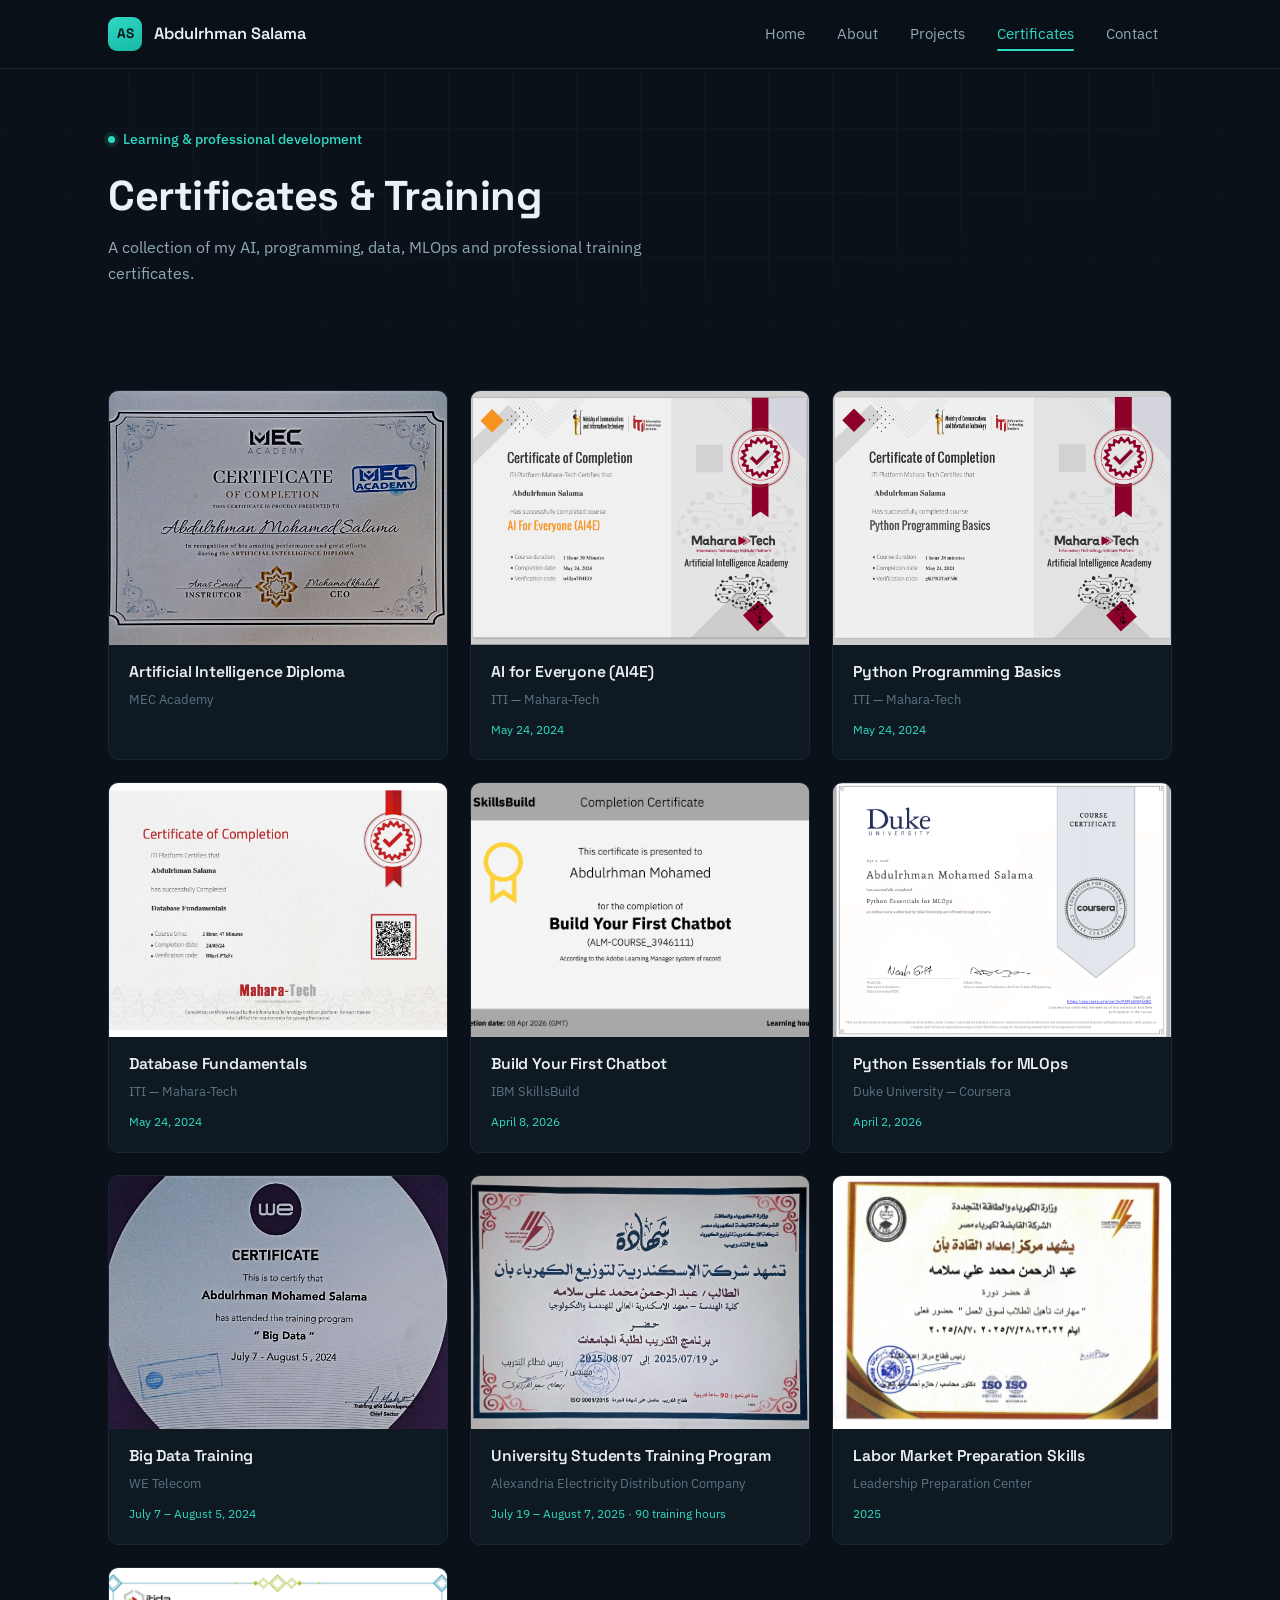
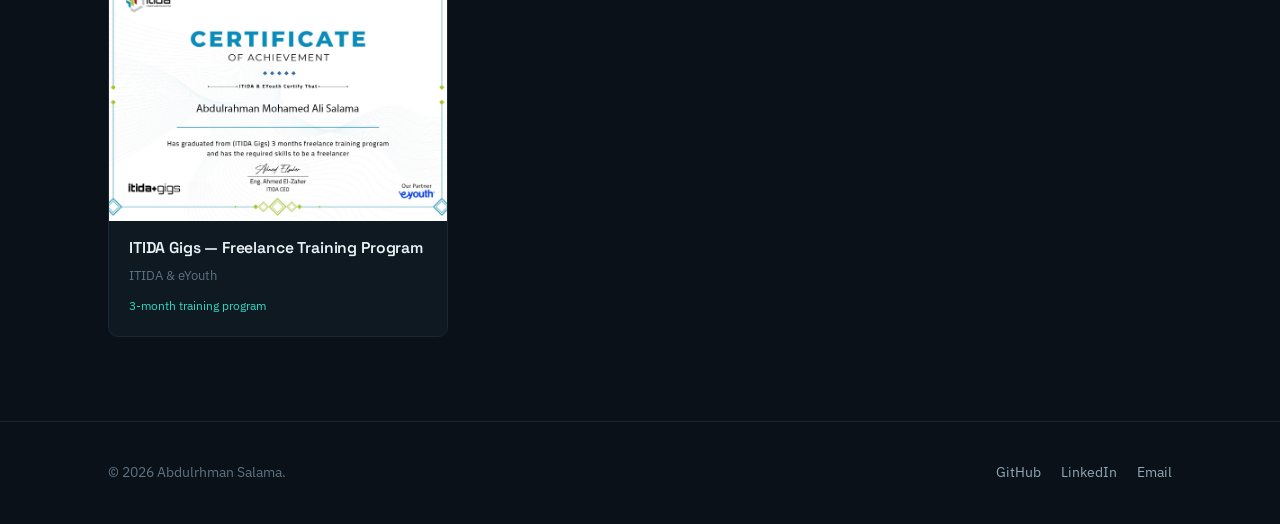
==== certificates.html @ 5b31c818 "Add files via upload" ====
<!DOCTYPE html>
<html lang="en">
<head>
    <meta charset="UTF-8" />
    <meta name="viewport" content="width=device-width, initial-scale=1.0" />
    <title>Certificates — Abdulrhman Salama</title>
    <meta name="description" content="Certificates and professional training completed by Abdulrhman Salama." />
    <link rel="preconnect" href="https://fonts.googleapis.com">
    <link href="https://fonts.googleapis.com/css2?family=Space+Grotesk:wght@500;600;700&family=IBM+Plex+Sans:wght@400;500;600&display=swap" rel="stylesheet">
    <link rel="stylesheet" href="style.css" />
</head>

<body>
<header class="nav">
    <div class="nav-inner">
        <a href="index.html" class="nav-brand">
            <span class="nav-mark">AS</span>
            Abdulrhman Salama
        </a>

        <nav class="nav-links">
            <a href="index.html">Home</a>
            <a href="about.html">About</a>
            <a href="projects.html">Projects</a>
            <a href="certificates.html">Certificates</a>
            <a href="contact.html">Contact</a>
        </nav>

        <button class="nav-toggle" aria-label="Toggle menu" aria-expanded="false">
            <svg width="18" height="18" viewBox="0 0 18 18" fill="none">
                <path d="M2 4.5H16M2 9H16M2 13.5H16" stroke="currentColor" stroke-width="1.6" stroke-linecap="round"/>
            </svg>
        </button>
    </div>
</header>

<main>
    <section class="page-intro">
        <div class="container reveal">
            <span class="eyebrow"><span class="dot"></span>Learning &amp; professional development</span>
            <h1>Certificates &amp; Training</h1>
            <p>
                A collection of my AI, programming, data, MLOps and professional training certificates.
            </p>
        </div>
    </section>

    <section>
        <div class="container">
            <div class="cert-grid">

                <article class="cert-card reveal">
                    <div class="cert-thumb">
                        <img src="images/certificates/mec-artificial-intelligence-diploma.jpg"
                             alt="MEC Academy Artificial Intelligence Diploma certificate">
                    </div>
                    <div class="cert-body">
                        <h4>Artificial Intelligence Diploma</h4>
                        <span class="issuer">MEC Academy</span>
                    </div>
                </article>

                <article class="cert-card reveal">
                    <div class="cert-thumb">
                        <img src="images/certificates/ai-for-everyone.png"
                             alt="AI for Everyone certificate">
                    </div>
                    <div class="cert-body">
                        <h4>AI for Everyone (AI4E)</h4>
                        <span class="issuer">ITI — Mahara-Tech</span>
                        <span class="date">May 24, 2024</span>
                    </div>
                </article>

                <article class="cert-card reveal">
                    <div class="cert-thumb">
                        <img src="images/certificates/python-programming-basics.png"
                             alt="Python Programming Basics certificate">
                    </div>
                    <div class="cert-body">
                        <h4>Python Programming Basics</h4>
                        <span class="issuer">ITI — Mahara-Tech</span>
                        <span class="date">May 24, 2024</span>
                    </div>
                </article>

                <article class="cert-card reveal">
                    <div class="cert-thumb">
                        <img src="images/certificates/database-fundamentals.png"
                             alt="Database Fundamentals certificate">
                    </div>
                    <div class="cert-body">
                        <h4>Database Fundamentals</h4>
                        <span class="issuer">ITI — Mahara-Tech</span>
                        <span class="date">May 24, 2024</span>
                    </div>
                </article>

                <article class="cert-card reveal">
                    <div class="cert-thumb">
                        <img src="images/certificates/ibm-build-your-first-chatbot.png"
                             alt="IBM SkillsBuild Build Your First Chatbot certificate">
                    </div>
                    <div class="cert-body">
                        <h4>Build Your First Chatbot</h4>
                        <span class="issuer">IBM SkillsBuild</span>
                        <span class="date">April 8, 2026</span>
                    </div>
                </article>

                <article class="cert-card reveal">
                    <div class="cert-thumb">
                        <img src="images/certificates/coursera-python-essentials-for-mlops.png"
                             alt="Python Essentials for MLOps certificate from Duke University on Coursera">
                    </div>
                    <div class="cert-body">
                        <h4>Python Essentials for MLOps</h4>
                        <span class="issuer">Duke University — Coursera</span>
                        <span class="date">April 2, 2026</span>
                    </div>
                </article>

                <article class="cert-card reveal">
                    <div class="cert-thumb">
                        <img src="images/certificates/we-big-data-training.jpg"
                             alt="WE Telecom Big Data training certificate">
                    </div>
                    <div class="cert-body">
                        <h4>Big Data Training</h4>
                        <span class="issuer">WE Telecom</span>
                        <span class="date">July 7 – August 5, 2024</span>
                    </div>
                </article>

                <article class="cert-card reveal">
                    <div class="cert-thumb">
                        <img src="images/certificates/alexandria-electricity-training.jpg"
                             alt="Alexandria Electricity Distribution Company training certificate">
                    </div>
                    <div class="cert-body">
                        <h4>University Students Training Program</h4>
                        <span class="issuer">Alexandria Electricity Distribution Company</span>
                        <span class="date">July 19 – August 7, 2025 · 90 training hours</span>
                    </div>
                </article>

                <article class="cert-card reveal">
                    <div class="cert-thumb">
                        <img src="images/certificates/labor-market-preparation-skills.jpg"
                             alt="Labor Market Preparation Skills certificate">
                    </div>
                    <div class="cert-body">
                        <h4>Labor Market Preparation Skills</h4>
                        <span class="issuer">Leadership Preparation Center</span>
                        <span class="date">2025</span>
                    </div>
                </article>

                <article class="cert-card reveal">
                    <div class="cert-thumb">
                        <img src="images/certificates/itida-gigs.png"
                             alt="ITIDA Gigs freelance training certificate">
                    </div>
                    <div class="cert-body">
                        <h4>ITIDA Gigs — Freelance Training Program</h4>
                        <span class="issuer">ITIDA &amp; eYouth</span>
                        <span class="date">3-month training program</span>
                    </div>
                </article>

            </div>
        </div>
    </section>
</main>

<footer class="site-footer">
    <div class="container footer-inner">
        <p>&copy; <span id="year"></span> Abdulrhman Salama.</p>
        <div class="footer-links">
            <a href="https://github.com/abdulrhmansalama" target="_blank" rel="noopener">GitHub</a>
            <a href="https://www.linkedin.com/in/abdulrhman-mohamed-salama/" target="_blank" rel="noopener">LinkedIn</a>
            <a href="mailto:abdulrhman.m.salama@gmail.com">Email</a>
        </div>
    </div>
</footer>

<script src="script.js"></script>
</body>
</html>
---- style.css ----
/* =========================================================
   Abdulrhman Salama — Portfolio
   Design tokens
   ========================================================= */
:root {
  --bg: #0a1118;
  --bg-alt: #0f1922;
  --bg-elevated: #142130;
  --border: #223142;
  --border-soft: #1a2634;
  --text: #eaf2f5;
  --text-muted: #90a7b5;
  --text-faint: #5c7383;
  --accent: #2fd9c4;
  --accent-strong: #17b8a5;
  --accent-soft: rgba(47, 217, 196, 0.12);
  --accent-line: rgba(47, 217, 196, 0.28);

  --font-head: "Space Grotesk", "Segoe UI", sans-serif;
  --font-body: "IBM Plex Sans", "Segoe UI", sans-serif;

  --maxw: 1120px;
  --radius-sm: 6px;
  --radius-md: 10px;
  --radius-lg: 16px;
}

/* =========================================================
   Reset
   ========================================================= */
* { box-sizing: border-box; margin: 0; padding: 0; }

html {
  scroll-behavior: smooth;
}

@media (prefers-reduced-motion: reduce) {
  html { scroll-behavior: auto; }
  *, *::before, *::after {
    animation-duration: 0.001ms !important;
    animation-iteration-count: 1 !important;
    transition-duration: 0.001ms !important;
  }
}

body {
  background: var(--bg);
  color: var(--text);
  font-family: var(--font-body);
  font-size: 16px;
  line-height: 1.6;
  -webkit-font-smoothing: antialiased;
  overflow-x: hidden;
}

img { max-width: 100%; display: block; }

a {
  color: inherit;
  text-decoration: none;
}

ul { list-style: none; }

button, input, textarea {
  font-family: inherit;
  font-size: inherit;
  color: inherit;
}

h1, h2, h3, h4 {
  font-family: var(--font-head);
  font-weight: 600;
  line-height: 1.15;
  letter-spacing: -0.01em;
}

h1 { font-size: clamp(2.4rem, 5vw, 3.6rem); font-weight: 700; }
h2 { font-size: clamp(1.7rem, 3vw, 2.3rem); }
h3 { font-size: 1.25rem; }

p { color: var(--text-muted); max-width: 62ch; }

.container {
  max-width: var(--maxw);
  margin: 0 auto;
  padding: 0 28px;
}

:focus-visible {
  outline: 2px solid var(--accent);
  outline-offset: 3px;
  border-radius: 4px;
}

/* =========================================================
   Background grid texture (very subtle, whole site)
   ========================================================= */
body::before {
  content: "";
  position: fixed;
  inset: 0;
  z-index: -2;
  background-image:
    linear-gradient(var(--border-soft) 1px, transparent 1px),
    linear-gradient(90deg, var(--border-soft) 1px, transparent 1px);
  background-size: 64px 64px;
  opacity: 0.35;
  mask-image: radial-gradient(ellipse 80% 60% at 50% 0%, black 40%, transparent 90%);
}

/* =========================================================
   Navbar
   ========================================================= */
.nav {
  position: sticky;
  top: 0;
  z-index: 100;
  background: rgba(10, 17, 24, 0.72);
  backdrop-filter: blur(14px) saturate(140%);
  -webkit-backdrop-filter: blur(14px) saturate(140%);
  border-bottom: 1px solid var(--border-soft);
}

.nav-inner {
  max-width: var(--maxw);
  margin: 0 auto;
  padding: 0 28px;
  height: 68px;
  display: flex;
  align-items: center;
  justify-content: space-between;
}

.nav-brand {
  display: flex;
  align-items: center;
  gap: 12px;
  font-family: var(--font-head);
  font-weight: 600;
  font-size: 1.02rem;
}

.nav-mark {
  width: 34px;
  height: 34px;
  border-radius: 9px;
  background: linear-gradient(155deg, var(--accent) 0%, var(--accent-strong) 100%);
  color: #06171a;
  display: flex;
  align-items: center;
  justify-content: center;
  font-weight: 700;
  font-size: 0.85rem;
  flex-shrink: 0;
}

.nav-links {
  display: flex;
  gap: 4px;
  align-items: center;
}

.nav-links a {
  padding: 8px 14px;
  border-radius: var(--radius-sm);
  font-size: 0.92rem;
  color: var(--text-muted);
  transition: color 0.18s ease, background 0.18s ease;
  position: relative;
}

.nav-links a:hover { color: var(--text); background: var(--bg-elevated); }

.nav-links a.active {
  color: var(--accent);
}

.nav-links a.active::after {
  content: "";
  position: absolute;
  left: 14px;
  right: 14px;
  bottom: 3px;
  height: 2px;
  background: var(--accent);
  border-radius: 2px;
}

.nav-toggle {
  display: none;
  background: none;
  border: 1px solid var(--border);
  border-radius: var(--radius-sm);
  width: 40px;
  height: 40px;
  cursor: pointer;
  color: var(--text);
  align-items: center;
  justify-content: center;
}

@media (max-width: 760px) {
  .nav-toggle { display: flex; }
  .nav-links {
    position: absolute;
    top: 68px;
    left: 0;
    right: 0;
    flex-direction: column;
    background: var(--bg-alt);
    border-bottom: 1px solid var(--border-soft);
    padding: 10px 16px 18px;
    gap: 2px;
    display: none;
  }
  .nav-links.open { display: flex; }
  .nav-links a { width: 100%; padding: 12px 14px; }
}

/* =========================================================
   Buttons
   ========================================================= */
.btn {
  display: inline-flex;
  align-items: center;
  gap: 8px;
  padding: 12px 22px;
  border-radius: var(--radius-sm);
  font-size: 0.94rem;
  font-weight: 500;
  cursor: pointer;
  border: 1px solid transparent;
  transition: transform 0.16s ease, background 0.16s ease, border-color 0.16s ease, box-shadow 0.16s ease;
}

.btn-primary {
  background: var(--accent);
  color: #06171a;
}
.btn-primary:hover {
  background: var(--accent-strong);
  box-shadow: 0 0 0 4px var(--accent-soft);
}

.btn-ghost {
  border-color: var(--border);
  color: var(--text);
  background: transparent;
}
.btn-ghost:hover {
  border-color: var(--accent-line);
  color: var(--accent);
}

.btn-row { display: flex; gap: 14px; flex-wrap: wrap; }

/* =========================================================
   Hero (home page)
   ========================================================= */
.hero {
  position: relative;
  padding: 88px 0 96px;
  overflow: hidden;
}

#hero-canvas {
  position: absolute;
  inset: 0;
  z-index: 0;
  opacity: 0.55;
}

.hero-inner {
  position: relative;
  z-index: 1;
  max-width: 720px;
}

.eyebrow {
  display: inline-flex;
  align-items: center;
  gap: 8px;
  color: var(--accent);
  font-size: 0.85rem;
  font-weight: 500;
  margin-bottom: 22px;
}

.eyebrow .dot {
  width: 7px;
  height: 7px;
  border-radius: 50%;
  background: var(--accent);
  box-shadow: 0 0 0 4px var(--accent-soft);
}

.hero h1 { margin-bottom: 18px; }
.hero .lead {
  font-size: 1.12rem;
  max-width: 56ch;
  margin-bottom: 34px;
}

.hero-meta {
  margin-top: 46px;
  display: flex;
  gap: 32px;
  flex-wrap: wrap;
}

.hero-meta div { display: flex; flex-direction: column; gap: 2px; }
.hero-meta strong { font-family: var(--font-head); font-size: 1.4rem; color: var(--text); }
.hero-meta span { font-size: 0.82rem; color: var(--text-faint); }

/* =========================================================
   Sections (generic)
   ========================================================= */
section { padding: 84px 0; }
.section-alt { background: var(--bg-alt); border-top: 1px solid var(--border-soft); border-bottom: 1px solid var(--border-soft); }

.section-head { max-width: 620px; margin-bottom: 48px; }
.section-head h2 { margin-bottom: 12px; }

/* Focus intro row for home (What I work in) */
.focus-grid {
  display: grid;
  grid-template-columns: repeat(3, 1fr);
  gap: 1px;
  background: var(--border-soft);
  border: 1px solid var(--border-soft);
  border-radius: var(--radius-lg);
  overflow: hidden;
}

.focus-item {
  background: var(--bg-alt);
  padding: 30px 26px;
}

.focus-item .icon {
  width: 38px;
  height: 38px;
  border-radius: 9px;
  background: var(--accent-soft);
  color: var(--accent);
  display: flex;
  align-items: center;
  justify-content: center;
  margin-bottom: 18px;
}

.focus-item h3 { margin-bottom: 8px; }
.focus-item p { font-size: 0.93rem; }

@media (max-width: 760px) {
  .focus-grid { grid-template-columns: 1fr; }
}

/* =========================================================
   Skills strip
   ========================================================= */
.tag-row { display: flex; flex-wrap: wrap; gap: 10px; }

.tag {
  padding: 7px 14px;
  border: 1px solid var(--border);
  border-radius: 100px;
  font-size: 0.85rem;
  color: var(--text-muted);
  background: var(--bg-alt);
  transition: border-color 0.15s ease, color 0.15s ease;
}
.tag:hover { border-color: var(--accent-line); color: var(--accent); }

/* =========================================================
   Featured project teaser (home)
   ========================================================= */
.teaser-card {
  display: grid;
  grid-template-columns: 1fr 1fr;
  gap: 0;
  border: 1px solid var(--border);
  border-radius: var(--radius-lg);
  overflow: hidden;
  background: var(--bg-alt);
}

.teaser-media {
  background: var(--bg-elevated);
  min-height: 260px;
  position: relative;
  overflow: hidden;
}
.teaser-media img { width: 100%; height: 100%; object-fit: cover; }

.teaser-body { padding: 40px; display: flex; flex-direction: column; justify-content: center; }
.teaser-body .kicker { color: var(--accent); font-size: 0.85rem; margin-bottom: 10px; }
.teaser-body h3 { font-size: 1.5rem; margin-bottom: 12px; }
.teaser-body p { margin-bottom: 22px; }

@media (max-width: 760px) {
  .teaser-card { grid-template-columns: 1fr; }
  .teaser-media { min-height: 200px; }
}

/* =========================================================
   Footer
   ========================================================= */
.site-footer {
  border-top: 1px solid var(--border-soft);
  padding: 40px 0;
}
.footer-inner {
  display: flex;
  justify-content: space-between;
  align-items: center;
  flex-wrap: wrap;
  gap: 16px;
}
.footer-inner p { font-size: 0.85rem; color: var(--text-faint); }
.footer-links { display: flex; gap: 20px; }
.footer-links a { font-size: 0.85rem; color: var(--text-muted); transition: color 0.15s ease; }
.footer-links a:hover { color: var(--accent); }

/* =========================================================
   About page
   ========================================================= */
.about-layout {
  display: grid;
  grid-template-columns: 300px 1fr;
  gap: 64px;
  align-items: start;
}

.about-side { position: sticky; top: 92px; }

.avatar-frame {
  width: 100%;
  aspect-ratio: 1 / 1;
  border-radius: var(--radius-lg);
  overflow: hidden;
  border: 1px solid var(--border);
  background: var(--bg-elevated);
  margin-bottom: 20px;
}
.avatar-frame img { width: 100%; height: 100%; object-fit: cover; }

.side-facts { border: 1px solid var(--border-soft); border-radius: var(--radius-md); padding: 18px 20px; background: var(--bg-alt); }
.side-facts li { display: flex; justify-content: space-between; gap: 10px; padding: 9px 0; border-bottom: 1px solid var(--border-soft); font-size: 0.86rem; }
.side-facts li:last-child { border-bottom: none; }
.side-facts li span:first-child { color: var(--text-faint); }
.side-facts li span:last-child { color: var(--text); text-align: right; }

.about-main h2 { margin-bottom: 16px; }
.about-main > p { margin-bottom: 20px; }

.subhead {
  font-family: var(--font-head);
  font-size: 1.1rem;
  margin: 46px 0 22px;
  padding-bottom: 12px;
  border-bottom: 1px solid var(--border-soft);
}
.about-main section:first-of-type .subhead { margin-top: 0; }

.skill-groups { display: grid; grid-template-columns: 1fr 1fr; gap: 26px; }
.skill-group h4 { font-size: 0.85rem; color: var(--text-faint); font-weight: 500; margin-bottom: 10px; }

/* Timeline (experience — genuinely chronological) */
.timeline { position: relative; padding-left: 26px; }
.timeline::before {
  content: "";
  position: absolute;
  left: 5px;
  top: 6px;
  bottom: 6px;
  width: 1px;
  background: var(--border);
}

.timeline-item { position: relative; padding-bottom: 34px; }
.timeline-item:last-child { padding-bottom: 0; }
.timeline-item::before {
  content: "";
  position: absolute;
  left: -26px;
  top: 5px;
  width: 11px;
  height: 11px;
  border-radius: 50%;
  background: var(--bg);
  border: 2px solid var(--accent);
}

.timeline-item .date { font-size: 0.8rem; color: var(--accent); margin-bottom: 5px; display: block; }
.timeline-item h4 { font-size: 1rem; margin-bottom: 3px; }
.timeline-item .org { font-size: 0.86rem; color: var(--text-faint); margin-bottom: 10px; display: block; }
.timeline-item ul { padding-left: 18px; list-style: disc; }
.timeline-item ul li { font-size: 0.88rem; color: var(--text-muted); margin-bottom: 4px; }

.edu-card {
  border: 1px solid var(--border-soft);
  border-radius: var(--radius-md);
  padding: 22px 24px;
  background: var(--bg-alt);
  display: flex;
  justify-content: space-between;
  align-items: center;
  gap: 20px;
  flex-wrap: wrap;
}
.edu-card h4 { margin-bottom: 4px; }
.edu-card span { font-size: 0.85rem; color: var(--text-faint); }

@media (max-width: 860px) {
  .about-layout { grid-template-columns: 1fr; }
  .about-side { position: static; max-width: 260px; }
  .skill-groups { grid-template-columns: 1fr; }
}

/* =========================================================
   Projects page
   ========================================================= */
.project-block {
  display: grid;
  grid-template-columns: 1fr 1fr;
  gap: 56px;
  align-items: center;
  padding: 56px 0;
  border-bottom: 1px solid var(--border-soft);
}
.project-block:first-child { padding-top: 0; }
.project-block:last-child { border-bottom: none; padding-bottom: 0; }
.project-block.reverse .project-media { order: 2; }
.project-block.reverse .project-copy { order: 1; }

.project-media {
  border-radius: var(--radius-lg);
  overflow: hidden;
  border: 1px solid var(--border);
  background: var(--bg-elevated);
  aspect-ratio: 4 / 3;
}
.project-media img { width: 100%; height: 100%; object-fit: cover; }

.project-copy .kicker { color: var(--accent); font-size: 0.85rem; margin-bottom: 10px; }
.project-copy h2 { margin-bottom: 16px; font-size: 1.7rem; }
.project-copy p { margin-bottom: 18px; }
.project-copy .tag-row { margin-bottom: 4px; }

@media (max-width: 800px) {
  .project-block, .project-block.reverse { grid-template-columns: 1fr; }
  .project-block.reverse .project-media,
  .project-block.reverse .project-copy { order: initial; }
}

/* =========================================================
   Certificates page
   ========================================================= */
.cert-grid {
  display: grid;
  grid-template-columns: repeat(3, 1fr);
  gap: 22px;
}

.cert-card {
  border: 1px solid var(--border-soft);
  border-radius: var(--radius-md);
  background: var(--bg-alt);
  overflow: hidden;
  transition: border-color 0.18s ease, transform 0.18s ease;
}
.cert-card:hover { border-color: var(--accent-line); transform: translateY(-3px); }

.cert-thumb {
  aspect-ratio: 4 / 3;
  background: var(--bg-elevated);
  display: flex;
  align-items: center;
  justify-content: center;
  overflow: hidden;
}
.cert-thumb img { width: 100%; height: 100%; object-fit: cover; }

.cert-body { padding: 18px 20px 20px; }
.cert-body h4 { font-size: 0.98rem; margin-bottom: 5px; }
.cert-body .issuer { font-size: 0.83rem; color: var(--text-faint); }
.cert-body .date { font-size: 0.78rem; color: var(--accent); margin-top: 8px; display: block; }

@media (max-width: 860px) {
  .cert-grid { grid-template-columns: repeat(2, 1fr); }
}
@media (max-width: 560px) {
  .cert-grid { grid-template-columns: 1fr; }
}

/* =========================================================
   Contact page
   ========================================================= */
.contact-layout {
  display: grid;
  grid-template-columns: 0.9fr 1.1fr;
  gap: 60px;
}

.contact-info-card {
  border: 1px solid var(--border-soft);
  border-radius: var(--radius-lg);
  background: var(--bg-alt);
  padding: 34px;
}
.contact-info-card h3 { margin-bottom: 10px; }
.contact-info-card > p { margin-bottom: 26px; font-size: 0.94rem; }

.contact-channel {
  display: flex;
  align-items: center;
  gap: 14px;
  padding: 14px 0;
  border-top: 1px solid var(--border-soft);
}
.contact-channel:first-of-type { border-top: none; }

.contact-channel .ic {
  width: 38px;
  height: 38px;
  border-radius: 9px;
  background: var(--accent-soft);
  color: var(--accent);
  display: flex;
  align-items: center;
  justify-content: center;
  flex-shrink: 0;
}
.contact-channel .label { font-size: 0.78rem; color: var(--text-faint); }
.contact-channel .value { font-size: 0.92rem; color: var(--text); }
.contact-channel a.value:hover { color: var(--accent); }

.form-card {
  border: 1px solid var(--border-soft);
  border-radius: var(--radius-lg);
  background: var(--bg-alt);
  padding: 34px;
}

.field { margin-bottom: 20px; }
.field label { display: block; font-size: 0.85rem; color: var(--text-muted); margin-bottom: 8px; }
.field input, .field textarea {
  width: 100%;
  padding: 12px 14px;
  background: var(--bg);
  border: 1px solid var(--border);
  border-radius: var(--radius-sm);
  color: var(--text);
  transition: border-color 0.15s ease;
}
.field input:focus, .field textarea:focus {
  border-color: var(--accent);
  outline: none;
}
.field textarea { resize: vertical; min-height: 130px; }

.form-note { font-size: 0.8rem; color: var(--text-faint); margin-top: 14px; }

@media (max-width: 860px) {
  .contact-layout { grid-template-columns: 1fr; }
}

/* =========================================================
   Reveal-on-scroll (single restrained pattern)
   ========================================================= */
.reveal {
  opacity: 0;
  transform: translateY(16px);
  transition: opacity 0.6s ease, transform 0.6s ease;
}
.reveal.is-visible {
  opacity: 1;
  transform: translateY(0);
}

/* Page intro (non-home pages) */
.page-intro { padding: 56px 0 20px; }
.page-intro h1 { font-size: clamp(2rem, 4vw, 2.6rem); margin-bottom: 14px; }
.page-intro p { font-size: 1.02rem; }
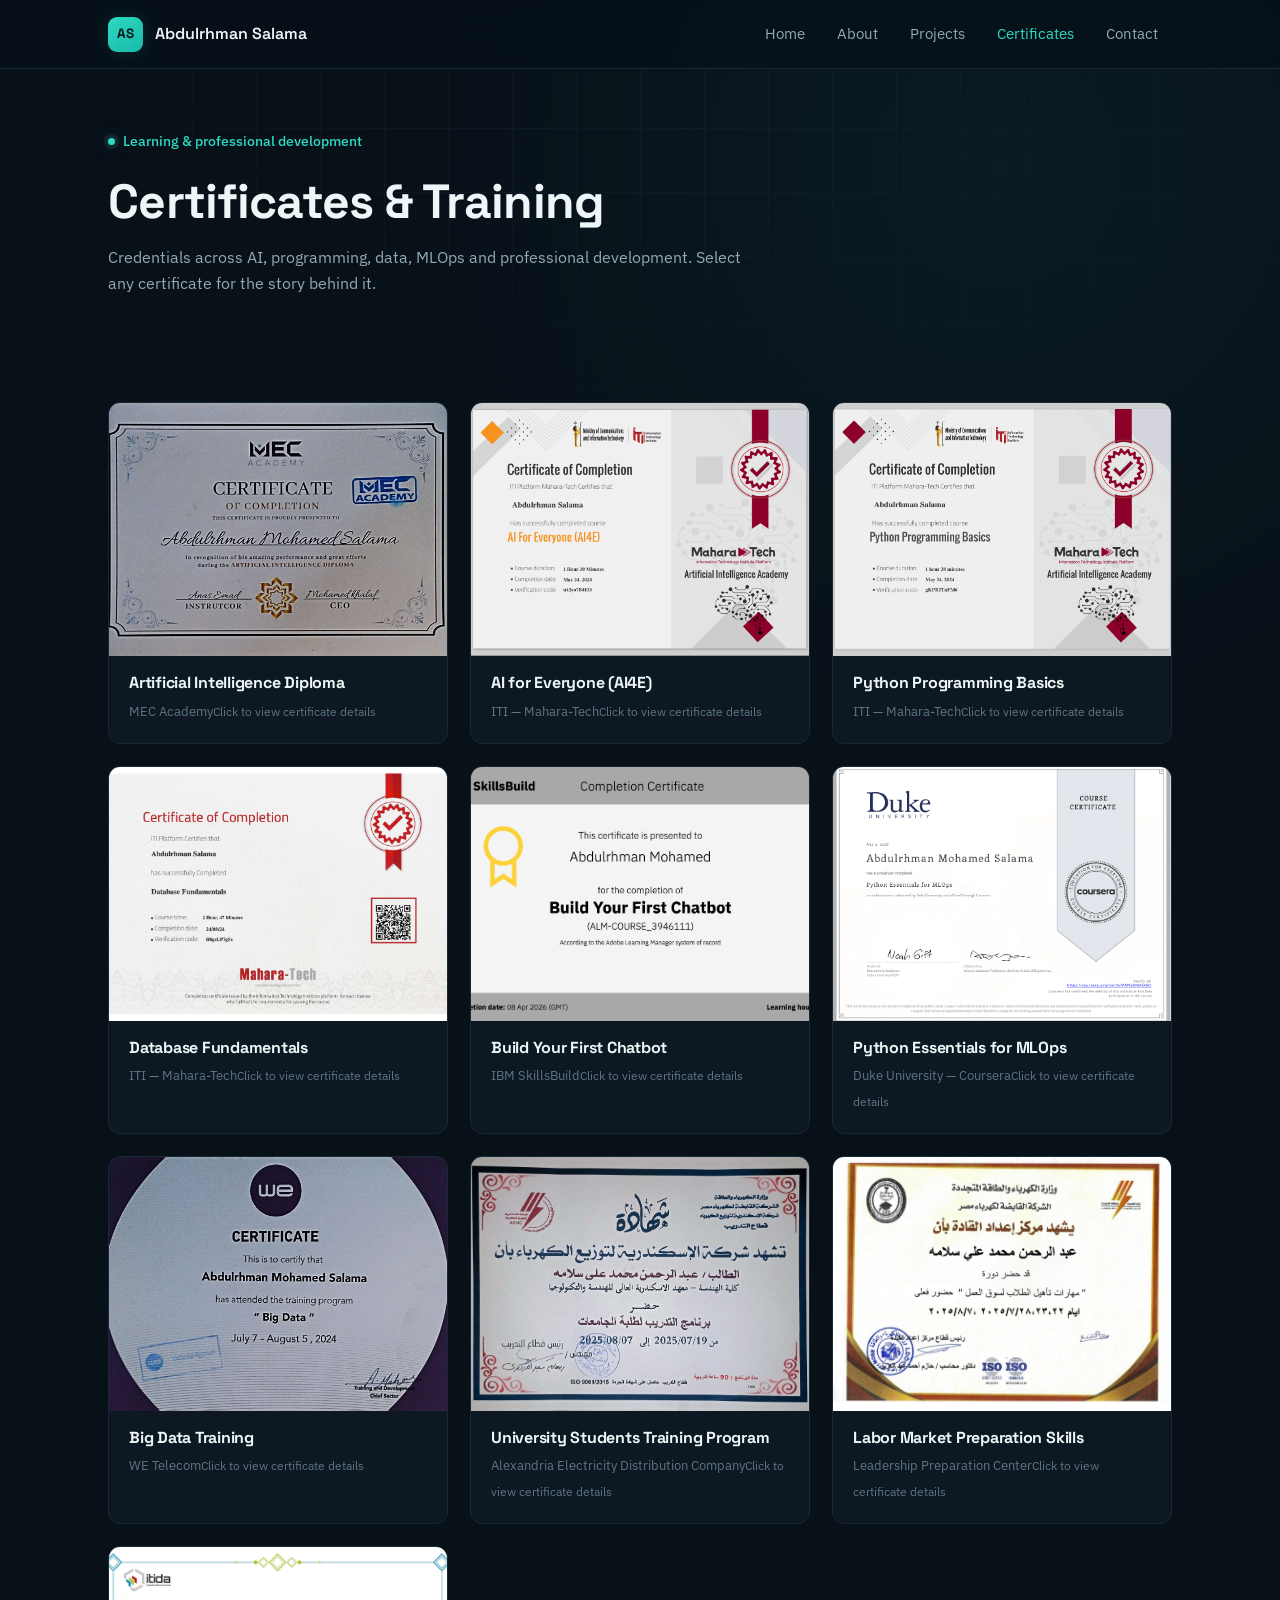
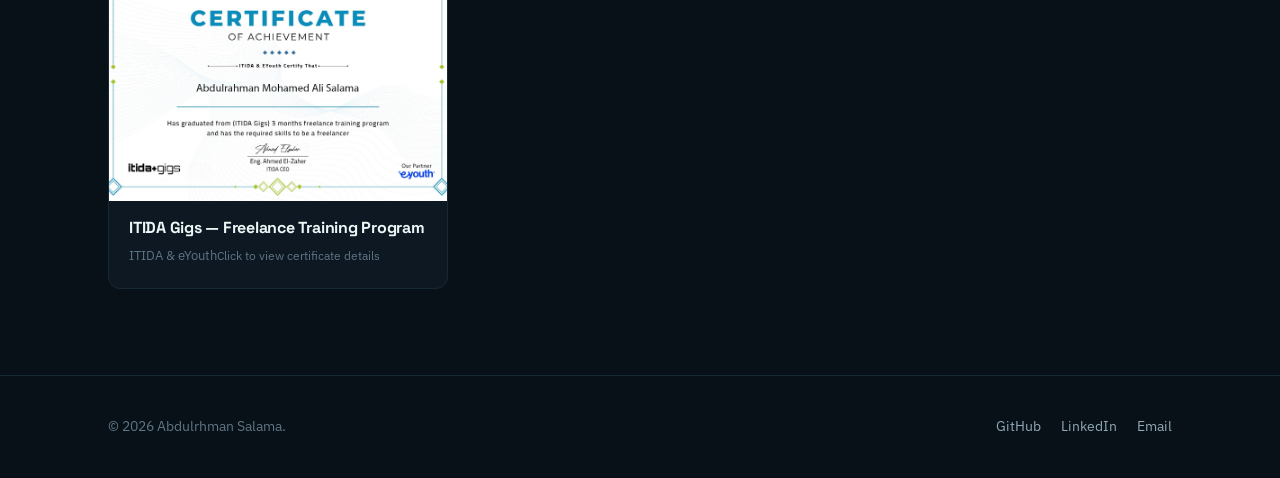
==== commit 120756b1: "Add files via upload" ====
--- a/certificates.html
+++ b/certificates.html
@@ -1,189 +1,60 @@
-<!DOCTYPE html>
-<html lang="en">
-<head>
-    <meta charset="UTF-8" />
-    <meta name="viewport" content="width=device-width, initial-scale=1.0" />
-    <title>Certificates — Abdulrhman Salama</title>
-    <meta name="description" content="Certificates and professional training completed by Abdulrhman Salama." />
-    <link rel="preconnect" href="https://fonts.googleapis.com">
-    <link href="https://fonts.googleapis.com/css2?family=Space+Grotesk:wght@500;600;700&family=IBM+Plex+Sans:wght@400;500;600&display=swap" rel="stylesheet">
-    <link rel="stylesheet" href="style.css" />
-</head>
-
-<body>
-<header class="nav">
-    <div class="nav-inner">
-        <a href="index.html" class="nav-brand">
-            <span class="nav-mark">AS</span>
-            Abdulrhman Salama
-        </a>
-
-        <nav class="nav-links">
-            <a href="index.html">Home</a>
-            <a href="about.html">About</a>
-            <a href="projects.html">Projects</a>
-            <a href="certificates.html">Certificates</a>
-            <a href="contact.html">Contact</a>
-        </nav>
-
-        <button class="nav-toggle" aria-label="Toggle menu" aria-expanded="false">
-            <svg width="18" height="18" viewBox="0 0 18 18" fill="none">
-                <path d="M2 4.5H16M2 9H16M2 13.5H16" stroke="currentColor" stroke-width="1.6" stroke-linecap="round"/>
-            </svg>
-        </button>
-    </div>
+<!doctype html><html lang="en"><head><meta charset="UTF-8"><meta name="viewport" content="width=device-width,initial-scale=1.0">
+<link rel="preconnect" href="https://fonts.googleapis.com">
+<link href="https://fonts.googleapis.com/css2?family=Space+Grotesk:wght@500;600;700&family=IBM+Plex+Sans:wght@400;500;600&display=swap" rel="stylesheet">
+<link rel="stylesheet" href="style.css"><title>Certificates — Abdulrhman Salama</title>
+<meta name="description" content="Certificates and professional training completed by Abdulrhman Salama."></head><body><header class="nav">
+  <div class="nav-inner">
+    <a href="index.html" class="nav-brand"><span class="nav-mark">AS</span>Abdulrhman Salama</a>
+    <nav class="nav-links">
+      <a href="index.html">Home</a><a href="about.html">About</a><a href="projects.html">Projects</a>
+      <a href="certificates.html">Certificates</a><a href="contact.html">Contact</a>
+    </nav>
+    <button class="nav-toggle" aria-label="Toggle menu" aria-expanded="false">
+      <svg width="18" height="18" viewBox="0 0 18 18" fill="none"><path d="M2 4.5H16M2 9H16M2 13.5H16" stroke="currentColor" stroke-width="1.6" stroke-linecap="round"/></svg>
+    </button>
+  </div>
 </header>
-
-<main>
-    <section class="page-intro">
-        <div class="container reveal">
-            <span class="eyebrow"><span class="dot"></span>Learning &amp; professional development</span>
-            <h1>Certificates &amp; Training</h1>
-            <p>
-                A collection of my AI, programming, data, MLOps and professional training certificates.
-            </p>
-        </div>
-    </section>
-
-    <section>
-        <div class="container">
-            <div class="cert-grid">
-
-                <article class="cert-card reveal">
-                    <div class="cert-thumb">
-                        <img src="images/certificates/mec-artificial-intelligence-diploma.jpg"
-                             alt="MEC Academy Artificial Intelligence Diploma certificate">
-                    </div>
-                    <div class="cert-body">
-                        <h4>Artificial Intelligence Diploma</h4>
-                        <span class="issuer">MEC Academy</span>
-                    </div>
-                </article>
-
-                <article class="cert-card reveal">
-                    <div class="cert-thumb">
-                        <img src="images/certificates/ai-for-everyone.png"
-                             alt="AI for Everyone certificate">
-                    </div>
-                    <div class="cert-body">
-                        <h4>AI for Everyone (AI4E)</h4>
-                        <span class="issuer">ITI — Mahara-Tech</span>
-                        <span class="date">May 24, 2024</span>
-                    </div>
-                </article>
-
-                <article class="cert-card reveal">
-                    <div class="cert-thumb">
-                        <img src="images/certificates/python-programming-basics.png"
-                             alt="Python Programming Basics certificate">
-                    </div>
-                    <div class="cert-body">
-                        <h4>Python Programming Basics</h4>
-                        <span class="issuer">ITI — Mahara-Tech</span>
-                        <span class="date">May 24, 2024</span>
-                    </div>
-                </article>
-
-                <article class="cert-card reveal">
-                    <div class="cert-thumb">
-                        <img src="images/certificates/database-fundamentals.png"
-                             alt="Database Fundamentals certificate">
-                    </div>
-                    <div class="cert-body">
-                        <h4>Database Fundamentals</h4>
-                        <span class="issuer">ITI — Mahara-Tech</span>
-                        <span class="date">May 24, 2024</span>
-                    </div>
-                </article>
-
-                <article class="cert-card reveal">
-                    <div class="cert-thumb">
-                        <img src="images/certificates/ibm-build-your-first-chatbot.png"
-                             alt="IBM SkillsBuild Build Your First Chatbot certificate">
-                    </div>
-                    <div class="cert-body">
-                        <h4>Build Your First Chatbot</h4>
-                        <span class="issuer">IBM SkillsBuild</span>
-                        <span class="date">April 8, 2026</span>
-                    </div>
-                </article>
-
-                <article class="cert-card reveal">
-                    <div class="cert-thumb">
-                        <img src="images/certificates/coursera-python-essentials-for-mlops.png"
-                             alt="Python Essentials for MLOps certificate from Duke University on Coursera">
-                    </div>
-                    <div class="cert-body">
-                        <h4>Python Essentials for MLOps</h4>
-                        <span class="issuer">Duke University — Coursera</span>
-                        <span class="date">April 2, 2026</span>
-                    </div>
-                </article>
-
-                <article class="cert-card reveal">
-                    <div class="cert-thumb">
-                        <img src="images/certificates/we-big-data-training.jpg"
-                             alt="WE Telecom Big Data training certificate">
-                    </div>
-                    <div class="cert-body">
-                        <h4>Big Data Training</h4>
-                        <span class="issuer">WE Telecom</span>
-                        <span class="date">July 7 – August 5, 2024</span>
-                    </div>
-                </article>
-
-                <article class="cert-card reveal">
-                    <div class="cert-thumb">
-                        <img src="images/certificates/alexandria-electricity-training.jpg"
-                             alt="Alexandria Electricity Distribution Company training certificate">
-                    </div>
-                    <div class="cert-body">
-                        <h4>University Students Training Program</h4>
-                        <span class="issuer">Alexandria Electricity Distribution Company</span>
-                        <span class="date">July 19 – August 7, 2025 · 90 training hours</span>
-                    </div>
-                </article>
-
-                <article class="cert-card reveal">
-                    <div class="cert-thumb">
-                        <img src="images/certificates/labor-market-preparation-skills.jpg"
-                             alt="Labor Market Preparation Skills certificate">
-                    </div>
-                    <div class="cert-body">
-                        <h4>Labor Market Preparation Skills</h4>
-                        <span class="issuer">Leadership Preparation Center</span>
-                        <span class="date">2025</span>
-                    </div>
-                </article>
-
-                <article class="cert-card reveal">
-                    <div class="cert-thumb">
-                        <img src="images/certificates/itida-gigs.png"
-                             alt="ITIDA Gigs freelance training certificate">
-                    </div>
-                    <div class="cert-body">
-                        <h4>ITIDA Gigs — Freelance Training Program</h4>
-                        <span class="issuer">ITIDA &amp; eYouth</span>
-                        <span class="date">3-month training program</span>
-                    </div>
-                </article>
-
-            </div>
-        </div>
-    </section>
-</main>
-
-<footer class="site-footer">
-    <div class="container footer-inner">
-        <p>&copy; <span id="year"></span> Abdulrhman Salama.</p>
-        <div class="footer-links">
-            <a href="https://github.com/abdulrhmansalama" target="_blank" rel="noopener">GitHub</a>
-            <a href="https://www.linkedin.com/in/abdulrhman-mohamed-salama/" target="_blank" rel="noopener">LinkedIn</a>
-            <a href="mailto:abdulrhman.m.salama@gmail.com">Email</a>
-        </div>
-    </div>
-</footer>
-
-<script src="script.js"></script>
-</body>
-</html>
+<main><section class="page-intro"><div class="container reveal"><span class="eyebrow"><span class="dot"></span>Learning & professional development</span><h1>Certificates & Training</h1><p>Credentials across AI, programming, data, MLOps and professional development. Select any certificate for the story behind it.</p></div></section>
+<section><div class="container"><div class="cert-grid"><article class="cert-card reveal" tabindex="0" role="button" data-title="Artificial Intelligence Diploma" data-issuer="MEC Academy" data-image="images/certificates/mec-artificial-intelligence-diploma.jpg" data-desc="A focused AI diploma that supports the broader machine-learning path shown across the portfolio." data-learn="AI fundamentals|Machine learning foundations|Understanding the AI development workflow|Connecting theory with practical AI applications" data-skills="Artificial Intelligence|Machine Learning|AI Foundations" data-achievement="images/My/mec-achievement.jpg" data-achievement-alt="MEC Academy achievement photo — 3rd place">
+      <div class="cert-thumb"><img src="images/certificates/mec-artificial-intelligence-diploma.jpg" alt="Artificial Intelligence Diploma certificate"></div>
+      <div class="cert-body"><h4>Artificial Intelligence Diploma</h4><span class="issuer">MEC Academy</span><span class="cert-hint">Click to view certificate details</span></div>
+    </article><article class="cert-card reveal" tabindex="0" role="button" data-title="AI for Everyone (AI4E)" data-issuer="ITI — Mahara-Tech" data-image="images/certificates/ai-for-everyone.png" data-desc="An introductory AI course that strengthened the conceptual foundation behind modern AI systems." data-learn="AI concepts and terminology|Understanding where AI is useful|High-level view of machine-learning workflows|Thinking about AI applications and limitations" data-skills="Artificial Intelligence|AI Concepts|Machine Learning Overview">
+      <div class="cert-thumb"><img src="images/certificates/ai-for-everyone.png" alt="AI for Everyone (AI4E) certificate"></div>
+      <div class="cert-body"><h4>AI for Everyone (AI4E)</h4><span class="issuer">ITI — Mahara-Tech</span><span class="cert-hint">Click to view certificate details</span></div>
+    </article><article class="cert-card reveal" tabindex="0" role="button" data-title="Python Programming Basics" data-issuer="ITI — Mahara-Tech" data-image="images/certificates/python-programming-basics.png" data-desc="A Python fundamentals credential supporting later work in machine learning, data analysis and automation." data-learn="Python syntax and programming fundamentals|Variables, control flow and functions|Writing structured Python programs|Foundation for data and ML tooling" data-skills="Python|Programming Fundamentals|Problem Solving">
+      <div class="cert-thumb"><img src="images/certificates/python-programming-basics.png" alt="Python Programming Basics certificate"></div>
+      <div class="cert-body"><h4>Python Programming Basics</h4><span class="issuer">ITI — Mahara-Tech</span><span class="cert-hint">Click to view certificate details</span></div>
+    </article><article class="cert-card reveal" tabindex="0" role="button" data-title="Database Fundamentals" data-issuer="ITI — Mahara-Tech" data-image="images/certificates/database-fundamentals.png" data-desc="A database foundation that complements data-heavy AI and software projects." data-learn="Database concepts|Relational data organization|SQL fundamentals|Working with structured data" data-skills="SQL|Databases|Data Management">
+      <div class="cert-thumb"><img src="images/certificates/database-fundamentals.png" alt="Database Fundamentals certificate"></div>
+      <div class="cert-body"><h4>Database Fundamentals</h4><span class="issuer">ITI — Mahara-Tech</span><span class="cert-hint">Click to view certificate details</span></div>
+    </article><article class="cert-card reveal" tabindex="0" role="button" data-title="Build Your First Chatbot" data-issuer="IBM SkillsBuild" data-image="images/certificates/ibm-build-your-first-chatbot.png" data-desc="An applied introduction to chatbot construction and conversational AI concepts." data-learn="Chatbot concepts|Conversation flow and interaction design|Understanding how AI can support conversational experiences" data-skills="Chatbots|Conversational AI|AI Applications">
+      <div class="cert-thumb"><img src="images/certificates/ibm-build-your-first-chatbot.png" alt="Build Your First Chatbot certificate"></div>
+      <div class="cert-body"><h4>Build Your First Chatbot</h4><span class="issuer">IBM SkillsBuild</span><span class="cert-hint">Click to view certificate details</span></div>
+    </article><article class="cert-card reveal" tabindex="0" role="button" data-title="Python Essentials for MLOps" data-issuer="Duke University — Coursera" data-image="images/certificates/coursera-python-essentials-for-mlops.png" data-desc="A Python-focused step toward the engineering practices needed to move ML work beyond notebooks." data-learn="Python for ML workflows|Code organization for ML projects|Foundations relevant to reproducible ML development|MLOps-oriented engineering mindset" data-skills="Python|MLOps|Machine Learning Engineering">
+      <div class="cert-thumb"><img src="images/certificates/coursera-python-essentials-for-mlops.png" alt="Python Essentials for MLOps certificate"></div>
+      <div class="cert-body"><h4>Python Essentials for MLOps</h4><span class="issuer">Duke University — Coursera</span><span class="cert-hint">Click to view certificate details</span></div>
+    </article><article class="cert-card reveal" tabindex="0" role="button" data-title="Big Data Training" data-issuer="WE Telecom" data-image="images/certificates/we-big-data-training.jpg" data-desc="Practical exposure to big-data concepts and telecom-oriented data work." data-learn="Big-data concepts|Working with large datasets|Data processing mindset|Connecting data analysis with real telecom use cases" data-skills="Big Data|Data Analysis|Telecom Data" data-achievement="images/My/we-best-trainer.jpg" data-achievement-alt="WE Best Trainer recognition photo">
+      <div class="cert-thumb"><img src="images/certificates/we-big-data-training.jpg" alt="Big Data Training certificate"></div>
+      <div class="cert-body"><h4>Big Data Training</h4><span class="issuer">WE Telecom</span><span class="cert-hint">Click to view certificate details</span></div>
+    </article><article class="cert-card reveal" tabindex="0" role="button" data-title="University Students Training Program" data-issuer="Alexandria Electricity Distribution Company" data-image="images/certificates/alexandria-electricity-training.jpg" data-desc="A 90-hour professional training program that added workplace exposure alongside the technical portfolio." data-learn="Professional workplace exposure|Understanding operational environments|Teamwork and professional communication|Applying engineering knowledge in an organization" data-skills="Professional Training|Engineering Practice|Teamwork">
+      <div class="cert-thumb"><img src="images/certificates/alexandria-electricity-training.jpg" alt="University Students Training Program certificate"></div>
+      <div class="cert-body"><h4>University Students Training Program</h4><span class="issuer">Alexandria Electricity Distribution Company</span><span class="cert-hint">Click to view certificate details</span></div>
+    </article><article class="cert-card reveal" tabindex="0" role="button" data-title="Labor Market Preparation Skills" data-issuer="Leadership Preparation Center" data-image="images/certificates/labor-market-preparation-skills.jpg" data-desc="Training aimed at strengthening readiness for the professional environment and the transition from university to work." data-learn="Work-readiness skills|Professional communication|Career preparation|Understanding expectations of the labor market" data-skills="Career Readiness|Communication|Professional Skills">
+      <div class="cert-thumb"><img src="images/certificates/labor-market-preparation-skills.jpg" alt="Labor Market Preparation Skills certificate"></div>
+      <div class="cert-body"><h4>Labor Market Preparation Skills</h4><span class="issuer">Leadership Preparation Center</span><span class="cert-hint">Click to view certificate details</span></div>
+    </article><article class="cert-card reveal" tabindex="0" role="button" data-title="ITIDA Gigs — Freelance Training Program" data-issuer="ITIDA & eYouth" data-image="images/certificates/itida-gigs.png" data-desc="A three-month freelance training program focused on the skills needed to work as a freelancer." data-learn="Freelancing fundamentals|Client-facing communication|Structuring freelance work|Preparing for independent professional work" data-skills="Freelancing|Communication|Professional Development">
+      <div class="cert-thumb"><img src="images/certificates/itida-gigs.png" alt="ITIDA Gigs — Freelance Training Program certificate"></div>
+      <div class="cert-body"><h4>ITIDA Gigs — Freelance Training Program</h4><span class="issuer">ITIDA & eYouth</span><span class="cert-hint">Click to view certificate details</span></div>
+    </article></div></div></section></main>
+<div class="modal" id="cert-modal" aria-hidden="true"><div class="modal-panel"><div class="modal-head"><div><h2 data-modal-title>Certificate</h2><p data-modal-issuer></p></div><button class="modal-close" aria-label="Close">✕</button></div>
+<div class="modal-content"><div class="modal-cert-image"><img data-modal-image src="" alt=""></div><div class="modal-copy"><h3>What this added</h3><p data-modal-desc></p><h3>Learning highlights</h3><ul class="modal-list" data-modal-learn></ul><h3>Skills</h3><div class="tag-row modal-tags" data-modal-tags></div>
+<div class="achievement" data-achievement hidden><h4>Related achievement</h4><img data-achievement-image src="" alt=""><p class="achievement-note">Shown here as supporting context — not part of the certificate itself.</p></div>
+</div></div></div></div>
+<footer class="site-footer"><div class="container footer-inner">
+  <p>&copy; <span id="year"></span> Abdulrhman Salama.</p>
+  <div class="footer-links">
+    <a href="https://github.com/abdulrhmansalama" target="_blank" rel="noopener">GitHub</a>
+    <a href="https://www.linkedin.com/in/abdulrhman-mohamed-salama/" target="_blank" rel="noopener">LinkedIn</a>
+    <a href="mailto:abdulrhman.m.salama@gmail.com">Email</a>
+  </div>
+</div></footer><script src="script.js"></script></body></html>
--- a/style.css
+++ b/style.css
@@ -1,686 +1,347 @@
-/* =========================================================
-   Abdulrhman Salama — Portfolio
-   Design tokens
-   ========================================================= */
-:root {
-  --bg: #0a1118;
-  --bg-alt: #0f1922;
-  --bg-elevated: #142130;
-  --border: #223142;
-  --border-soft: #1a2634;
-  --text: #eaf2f5;
-  --text-muted: #90a7b5;
-  --text-faint: #5c7383;
-  --accent: #2fd9c4;
-  --accent-strong: #17b8a5;
-  --accent-soft: rgba(47, 217, 196, 0.12);
-  --accent-line: rgba(47, 217, 196, 0.28);
-
-  --font-head: "Space Grotesk", "Segoe UI", sans-serif;
-  --font-body: "IBM Plex Sans", "Segoe UI", sans-serif;
-
-  --maxw: 1120px;
-  --radius-sm: 6px;
-  --radius-md: 10px;
-  --radius-lg: 16px;
-}
-
-/* =========================================================
-   Reset
-   ========================================================= */
-* { box-sizing: border-box; margin: 0; padding: 0; }
-
-html {
-  scroll-behavior: smooth;
-}
-
-@media (prefers-reduced-motion: reduce) {
-  html { scroll-behavior: auto; }
-  *, *::before, *::after {
-    animation-duration: 0.001ms !important;
-    animation-iteration-count: 1 !important;
-    transition-duration: 0.001ms !important;
-  }
-}
-
-body {
-  background: var(--bg);
-  color: var(--text);
-  font-family: var(--font-body);
-  font-size: 16px;
-  line-height: 1.6;
-  -webkit-font-smoothing: antialiased;
-  overflow-x: hidden;
-}
-
-img { max-width: 100%; display: block; }
-
-a {
-  color: inherit;
-  text-decoration: none;
-}
-
-ul { list-style: none; }
-
-button, input, textarea {
-  font-family: inherit;
-  font-size: inherit;
-  color: inherit;
-}
-
-h1, h2, h3, h4 {
-  font-family: var(--font-head);
-  font-weight: 600;
-  line-height: 1.15;
-  letter-spacing: -0.01em;
-}
-
-h1 { font-size: clamp(2.4rem, 5vw, 3.6rem); font-weight: 700; }
-h2 { font-size: clamp(1.7rem, 3vw, 2.3rem); }
-h3 { font-size: 1.25rem; }
-
-p { color: var(--text-muted); max-width: 62ch; }
-
-.container {
-  max-width: var(--maxw);
-  margin: 0 auto;
-  padding: 0 28px;
-}
-
-:focus-visible {
-  outline: 2px solid var(--accent);
-  outline-offset: 3px;
-  border-radius: 4px;
-}
-
-/* =========================================================
-   Background grid texture (very subtle, whole site)
-   ========================================================= */
-body::before {
-  content: "";
-  position: fixed;
-  inset: 0;
-  z-index: -2;
-  background-image:
-    linear-gradient(var(--border-soft) 1px, transparent 1px),
-    linear-gradient(90deg, var(--border-soft) 1px, transparent 1px);
-  background-size: 64px 64px;
-  opacity: 0.35;
-  mask-image: radial-gradient(ellipse 80% 60% at 50% 0%, black 40%, transparent 90%);
-}
-
-/* =========================================================
-   Navbar
-   ========================================================= */
-.nav {
-  position: sticky;
-  top: 0;
-  z-index: 100;
-  background: rgba(10, 17, 24, 0.72);
-  backdrop-filter: blur(14px) saturate(140%);
-  -webkit-backdrop-filter: blur(14px) saturate(140%);
-  border-bottom: 1px solid var(--border-soft);
-}
-
-.nav-inner {
-  max-width: var(--maxw);
-  margin: 0 auto;
-  padding: 0 28px;
-  height: 68px;
-  display: flex;
-  align-items: center;
-  justify-content: space-between;
-}
-
-.nav-brand {
-  display: flex;
-  align-items: center;
-  gap: 12px;
-  font-family: var(--font-head);
-  font-weight: 600;
-  font-size: 1.02rem;
-}
-
-.nav-mark {
-  width: 34px;
-  height: 34px;
-  border-radius: 9px;
-  background: linear-gradient(155deg, var(--accent) 0%, var(--accent-strong) 100%);
-  color: #06171a;
-  display: flex;
-  align-items: center;
-  justify-content: center;
-  font-weight: 700;
-  font-size: 0.85rem;
-  flex-shrink: 0;
-}
-
-.nav-links {
-  display: flex;
-  gap: 4px;
-  align-items: center;
-}
-
-.nav-links a {
-  padding: 8px 14px;
-  border-radius: var(--radius-sm);
-  font-size: 0.92rem;
-  color: var(--text-muted);
-  transition: color 0.18s ease, background 0.18s ease;
-  position: relative;
-}
-
-.nav-links a:hover { color: var(--text); background: var(--bg-elevated); }
-
-.nav-links a.active {
-  color: var(--accent);
-}
-
-.nav-links a.active::after {
-  content: "";
-  position: absolute;
-  left: 14px;
-  right: 14px;
-  bottom: 3px;
-  height: 2px;
-  background: var(--accent);
-  border-radius: 2px;
-}
-
-.nav-toggle {
-  display: none;
-  background: none;
-  border: 1px solid var(--border);
-  border-radius: var(--radius-sm);
-  width: 40px;
-  height: 40px;
-  cursor: pointer;
-  color: var(--text);
-  align-items: center;
-  justify-content: center;
-}
-
-@media (max-width: 760px) {
-  .nav-toggle { display: flex; }
-  .nav-links {
-    position: absolute;
-    top: 68px;
-    left: 0;
-    right: 0;
-    flex-direction: column;
-    background: var(--bg-alt);
-    border-bottom: 1px solid var(--border-soft);
-    padding: 10px 16px 18px;
-    gap: 2px;
-    display: none;
-  }
-  .nav-links.open { display: flex; }
-  .nav-links a { width: 100%; padding: 12px 14px; }
-}
-
-/* =========================================================
-   Buttons
-   ========================================================= */
-.btn {
-  display: inline-flex;
-  align-items: center;
-  gap: 8px;
-  padding: 12px 22px;
-  border-radius: var(--radius-sm);
-  font-size: 0.94rem;
-  font-weight: 500;
-  cursor: pointer;
-  border: 1px solid transparent;
-  transition: transform 0.16s ease, background 0.16s ease, border-color 0.16s ease, box-shadow 0.16s ease;
-}
-
-.btn-primary {
-  background: var(--accent);
-  color: #06171a;
-}
-.btn-primary:hover {
-  background: var(--accent-strong);
-  box-shadow: 0 0 0 4px var(--accent-soft);
-}
-
-.btn-ghost {
-  border-color: var(--border);
-  color: var(--text);
-  background: transparent;
-}
-.btn-ghost:hover {
-  border-color: var(--accent-line);
-  color: var(--accent);
-}
-
-.btn-row { display: flex; gap: 14px; flex-wrap: wrap; }
-
-/* =========================================================
-   Hero (home page)
-   ========================================================= */
-.hero {
-  position: relative;
-  padding: 88px 0 96px;
-  overflow: hidden;
-}
-
-#hero-canvas {
-  position: absolute;
-  inset: 0;
-  z-index: 0;
-  opacity: 0.55;
-}
-
-.hero-inner {
-  position: relative;
-  z-index: 1;
-  max-width: 720px;
-}
-
-.eyebrow {
-  display: inline-flex;
-  align-items: center;
-  gap: 8px;
-  color: var(--accent);
-  font-size: 0.85rem;
-  font-weight: 500;
-  margin-bottom: 22px;
-}
-
-.eyebrow .dot {
-  width: 7px;
-  height: 7px;
-  border-radius: 50%;
-  background: var(--accent);
-  box-shadow: 0 0 0 4px var(--accent-soft);
-}
-
-.hero h1 { margin-bottom: 18px; }
-.hero .lead {
-  font-size: 1.12rem;
-  max-width: 56ch;
-  margin-bottom: 34px;
-}
-
-.hero-meta {
-  margin-top: 46px;
-  display: flex;
-  gap: 32px;
-  flex-wrap: wrap;
-}
-
-.hero-meta div { display: flex; flex-direction: column; gap: 2px; }
-.hero-meta strong { font-family: var(--font-head); font-size: 1.4rem; color: var(--text); }
-.hero-meta span { font-size: 0.82rem; color: var(--text-faint); }
-
-/* =========================================================
-   Sections (generic)
-   ========================================================= */
-section { padding: 84px 0; }
-.section-alt { background: var(--bg-alt); border-top: 1px solid var(--border-soft); border-bottom: 1px solid var(--border-soft); }
-
-.section-head { max-width: 620px; margin-bottom: 48px; }
-.section-head h2 { margin-bottom: 12px; }
-
-/* Focus intro row for home (What I work in) */
-.focus-grid {
-  display: grid;
-  grid-template-columns: repeat(3, 1fr);
-  gap: 1px;
-  background: var(--border-soft);
-  border: 1px solid var(--border-soft);
-  border-radius: var(--radius-lg);
-  overflow: hidden;
-}
-
-.focus-item {
-  background: var(--bg-alt);
-  padding: 30px 26px;
-}
-
-.focus-item .icon {
-  width: 38px;
-  height: 38px;
-  border-radius: 9px;
-  background: var(--accent-soft);
-  color: var(--accent);
-  display: flex;
-  align-items: center;
-  justify-content: center;
-  margin-bottom: 18px;
-}
-
-.focus-item h3 { margin-bottom: 8px; }
-.focus-item p { font-size: 0.93rem; }
-
-@media (max-width: 760px) {
-  .focus-grid { grid-template-columns: 1fr; }
-}
-
-/* =========================================================
-   Skills strip
-   ========================================================= */
-.tag-row { display: flex; flex-wrap: wrap; gap: 10px; }
-
-.tag {
-  padding: 7px 14px;
-  border: 1px solid var(--border);
-  border-radius: 100px;
-  font-size: 0.85rem;
-  color: var(--text-muted);
-  background: var(--bg-alt);
-  transition: border-color 0.15s ease, color 0.15s ease;
-}
-.tag:hover { border-color: var(--accent-line); color: var(--accent); }
-
-/* =========================================================
-   Featured project teaser (home)
-   ========================================================= */
-.teaser-card {
-  display: grid;
-  grid-template-columns: 1fr 1fr;
-  gap: 0;
-  border: 1px solid var(--border);
-  border-radius: var(--radius-lg);
-  overflow: hidden;
-  background: var(--bg-alt);
-}
-
-.teaser-media {
-  background: var(--bg-elevated);
-  min-height: 260px;
-  position: relative;
-  overflow: hidden;
-}
-.teaser-media img { width: 100%; height: 100%; object-fit: cover; }
-
-.teaser-body { padding: 40px; display: flex; flex-direction: column; justify-content: center; }
-.teaser-body .kicker { color: var(--accent); font-size: 0.85rem; margin-bottom: 10px; }
-.teaser-body h3 { font-size: 1.5rem; margin-bottom: 12px; }
-.teaser-body p { margin-bottom: 22px; }
-
-@media (max-width: 760px) {
-  .teaser-card { grid-template-columns: 1fr; }
-  .teaser-media { min-height: 200px; }
-}
-
-/* =========================================================
-   Footer
-   ========================================================= */
-.site-footer {
-  border-top: 1px solid var(--border-soft);
-  padding: 40px 0;
-}
-.footer-inner {
-  display: flex;
-  justify-content: space-between;
-  align-items: center;
-  flex-wrap: wrap;
-  gap: 16px;
-}
-.footer-inner p { font-size: 0.85rem; color: var(--text-faint); }
-.footer-links { display: flex; gap: 20px; }
-.footer-links a { font-size: 0.85rem; color: var(--text-muted); transition: color 0.15s ease; }
-.footer-links a:hover { color: var(--accent); }
-
-/* =========================================================
-   About page
-   ========================================================= */
-.about-layout {
-  display: grid;
-  grid-template-columns: 300px 1fr;
-  gap: 64px;
-  align-items: start;
-}
-
-.about-side { position: sticky; top: 92px; }
-
-.avatar-frame {
-  width: 100%;
-  aspect-ratio: 1 / 1;
-  border-radius: var(--radius-lg);
-  overflow: hidden;
-  border: 1px solid var(--border);
-  background: var(--bg-elevated);
-  margin-bottom: 20px;
-}
-.avatar-frame img { width: 100%; height: 100%; object-fit: cover; }
-
-.side-facts { border: 1px solid var(--border-soft); border-radius: var(--radius-md); padding: 18px 20px; background: var(--bg-alt); }
-.side-facts li { display: flex; justify-content: space-between; gap: 10px; padding: 9px 0; border-bottom: 1px solid var(--border-soft); font-size: 0.86rem; }
-.side-facts li:last-child { border-bottom: none; }
-.side-facts li span:first-child { color: var(--text-faint); }
-.side-facts li span:last-child { color: var(--text); text-align: right; }
-
-.about-main h2 { margin-bottom: 16px; }
-.about-main > p { margin-bottom: 20px; }
-
-.subhead {
-  font-family: var(--font-head);
-  font-size: 1.1rem;
-  margin: 46px 0 22px;
-  padding-bottom: 12px;
-  border-bottom: 1px solid var(--border-soft);
-}
-.about-main section:first-of-type .subhead { margin-top: 0; }
-
-.skill-groups { display: grid; grid-template-columns: 1fr 1fr; gap: 26px; }
-.skill-group h4 { font-size: 0.85rem; color: var(--text-faint); font-weight: 500; margin-bottom: 10px; }
-
-/* Timeline (experience — genuinely chronological) */
-.timeline { position: relative; padding-left: 26px; }
-.timeline::before {
-  content: "";
-  position: absolute;
-  left: 5px;
-  top: 6px;
-  bottom: 6px;
-  width: 1px;
-  background: var(--border);
-}
-
-.timeline-item { position: relative; padding-bottom: 34px; }
-.timeline-item:last-child { padding-bottom: 0; }
-.timeline-item::before {
-  content: "";
-  position: absolute;
-  left: -26px;
-  top: 5px;
-  width: 11px;
-  height: 11px;
-  border-radius: 50%;
-  background: var(--bg);
-  border: 2px solid var(--accent);
-}
-
-.timeline-item .date { font-size: 0.8rem; color: var(--accent); margin-bottom: 5px; display: block; }
-.timeline-item h4 { font-size: 1rem; margin-bottom: 3px; }
-.timeline-item .org { font-size: 0.86rem; color: var(--text-faint); margin-bottom: 10px; display: block; }
-.timeline-item ul { padding-left: 18px; list-style: disc; }
-.timeline-item ul li { font-size: 0.88rem; color: var(--text-muted); margin-bottom: 4px; }
-
-.edu-card {
-  border: 1px solid var(--border-soft);
-  border-radius: var(--radius-md);
-  padding: 22px 24px;
-  background: var(--bg-alt);
-  display: flex;
-  justify-content: space-between;
-  align-items: center;
-  gap: 20px;
-  flex-wrap: wrap;
-}
-.edu-card h4 { margin-bottom: 4px; }
-.edu-card span { font-size: 0.85rem; color: var(--text-faint); }
-
-@media (max-width: 860px) {
-  .about-layout { grid-template-columns: 1fr; }
-  .about-side { position: static; max-width: 260px; }
-  .skill-groups { grid-template-columns: 1fr; }
-}
-
-/* =========================================================
-   Projects page
-   ========================================================= */
-.project-block {
-  display: grid;
-  grid-template-columns: 1fr 1fr;
-  gap: 56px;
-  align-items: center;
-  padding: 56px 0;
-  border-bottom: 1px solid var(--border-soft);
-}
-.project-block:first-child { padding-top: 0; }
-.project-block:last-child { border-bottom: none; padding-bottom: 0; }
-.project-block.reverse .project-media { order: 2; }
-.project-block.reverse .project-copy { order: 1; }
-
-.project-media {
-  border-radius: var(--radius-lg);
-  overflow: hidden;
-  border: 1px solid var(--border);
-  background: var(--bg-elevated);
-  aspect-ratio: 4 / 3;
-}
-.project-media img { width: 100%; height: 100%; object-fit: cover; }
-
-.project-copy .kicker { color: var(--accent); font-size: 0.85rem; margin-bottom: 10px; }
-.project-copy h2 { margin-bottom: 16px; font-size: 1.7rem; }
-.project-copy p { margin-bottom: 18px; }
-.project-copy .tag-row { margin-bottom: 4px; }
-
-@media (max-width: 800px) {
-  .project-block, .project-block.reverse { grid-template-columns: 1fr; }
-  .project-block.reverse .project-media,
-  .project-block.reverse .project-copy { order: initial; }
-}
-
-/* =========================================================
-   Certificates page
-   ========================================================= */
-.cert-grid {
-  display: grid;
-  grid-template-columns: repeat(3, 1fr);
-  gap: 22px;
-}
-
-.cert-card {
-  border: 1px solid var(--border-soft);
-  border-radius: var(--radius-md);
-  background: var(--bg-alt);
-  overflow: hidden;
-  transition: border-color 0.18s ease, transform 0.18s ease;
-}
-.cert-card:hover { border-color: var(--accent-line); transform: translateY(-3px); }
-
-.cert-thumb {
-  aspect-ratio: 4 / 3;
-  background: var(--bg-elevated);
-  display: flex;
-  align-items: center;
-  justify-content: center;
-  overflow: hidden;
-}
-.cert-thumb img { width: 100%; height: 100%; object-fit: cover; }
-
-.cert-body { padding: 18px 20px 20px; }
-.cert-body h4 { font-size: 0.98rem; margin-bottom: 5px; }
-.cert-body .issuer { font-size: 0.83rem; color: var(--text-faint); }
-.cert-body .date { font-size: 0.78rem; color: var(--accent); margin-top: 8px; display: block; }
-
-@media (max-width: 860px) {
-  .cert-grid { grid-template-columns: repeat(2, 1fr); }
-}
-@media (max-width: 560px) {
-  .cert-grid { grid-template-columns: 1fr; }
-}
-
-/* =========================================================
-   Contact page
-   ========================================================= */
-.contact-layout {
-  display: grid;
-  grid-template-columns: 0.9fr 1.1fr;
-  gap: 60px;
-}
-
-.contact-info-card {
-  border: 1px solid var(--border-soft);
-  border-radius: var(--radius-lg);
-  background: var(--bg-alt);
-  padding: 34px;
-}
-.contact-info-card h3 { margin-bottom: 10px; }
-.contact-info-card > p { margin-bottom: 26px; font-size: 0.94rem; }
-
-.contact-channel {
-  display: flex;
-  align-items: center;
-  gap: 14px;
-  padding: 14px 0;
-  border-top: 1px solid var(--border-soft);
-}
-.contact-channel:first-of-type { border-top: none; }
-
-.contact-channel .ic {
-  width: 38px;
-  height: 38px;
-  border-radius: 9px;
-  background: var(--accent-soft);
-  color: var(--accent);
-  display: flex;
-  align-items: center;
-  justify-content: center;
-  flex-shrink: 0;
-}
-.contact-channel .label { font-size: 0.78rem; color: var(--text-faint); }
-.contact-channel .value { font-size: 0.92rem; color: var(--text); }
-.contact-channel a.value:hover { color: var(--accent); }
-
-.form-card {
-  border: 1px solid var(--border-soft);
-  border-radius: var(--radius-lg);
-  background: var(--bg-alt);
-  padding: 34px;
-}
-
-.field { margin-bottom: 20px; }
-.field label { display: block; font-size: 0.85rem; color: var(--text-muted); margin-bottom: 8px; }
-.field input, .field textarea {
-  width: 100%;
-  padding: 12px 14px;
-  background: var(--bg);
-  border: 1px solid var(--border);
-  border-radius: var(--radius-sm);
-  color: var(--text);
-  transition: border-color 0.15s ease;
-}
-.field input:focus, .field textarea:focus {
-  border-color: var(--accent);
-  outline: none;
-}
-.field textarea { resize: vertical; min-height: 130px; }
-
-.form-note { font-size: 0.8rem; color: var(--text-faint); margin-top: 14px; }
-
-@media (max-width: 860px) {
-  .contact-layout { grid-template-columns: 1fr; }
-}
-
-/* =========================================================
-   Reveal-on-scroll (single restrained pattern)
-   ========================================================= */
-.reveal {
-  opacity: 0;
-  transform: translateY(16px);
-  transition: opacity 0.6s ease, transform 0.6s ease;
-}
-.reveal.is-visible {
-  opacity: 1;
-  transform: translateY(0);
-}
-
-/* Page intro (non-home pages) */
-.page-intro { padding: 56px 0 20px; }
-.page-intro h1 { font-size: clamp(2rem, 4vw, 2.6rem); margin-bottom: 14px; }
-.page-intro p { font-size: 1.02rem; }+/* =========================================================
+   Abdulrhman Salama — Portfolio
+   Dark AI/engineering visual system
+   ========================================================= */
+:root {
+  --bg: #081018;
+  --bg-alt: #0d1822;
+  --bg-elevated: #122333;
+  --border: #223544;
+  --border-soft: #182936;
+  --text: #edf7f7;
+  --text-muted: #91a8b6;
+  --text-faint: #5e7584;
+  --accent: #2fd9c4;
+  --accent-strong: #18b9a6;
+  --accent-soft: rgba(47, 217, 196, .11);
+  --accent-line: rgba(47, 217, 196, .30);
+  --glow: 0 0 45px rgba(47,217,196,.11);
+
+  --font-head: "Space Grotesk", "Segoe UI", sans-serif;
+  --font-body: "IBM Plex Sans", "Segoe UI", sans-serif;
+  --maxw: 1120px;
+  --radius-sm: 7px;
+  --radius-md: 12px;
+  --radius-lg: 18px;
+}
+
+* { box-sizing: border-box; margin: 0; padding: 0; }
+html { scroll-behavior: smooth; }
+@media (prefers-reduced-motion: reduce) {
+  html { scroll-behavior: auto; }
+  *, *::before, *::after {
+    animation-duration: .001ms !important;
+    animation-iteration-count: 1 !important;
+    transition-duration: .001ms !important;
+  }
+}
+body {
+  background:
+    radial-gradient(circle at 78% 8%, rgba(47,217,196,.055), transparent 27%),
+    var(--bg);
+  color: var(--text);
+  font-family: var(--font-body);
+  font-size: 16px;
+  line-height: 1.6;
+  -webkit-font-smoothing: antialiased;
+  overflow-x: hidden;
+}
+body::before {
+  content:"";
+  position:fixed; inset:0; z-index:-2; pointer-events:none;
+  background-image:
+    linear-gradient(var(--border-soft) 1px, transparent 1px),
+    linear-gradient(90deg, var(--border-soft) 1px, transparent 1px);
+  background-size:64px 64px;
+  opacity:.34;
+  mask-image:radial-gradient(ellipse 80% 62% at 50% 0%, black 34%, transparent 92%);
+}
+img { max-width:100%; display:block; }
+a { color:inherit; text-decoration:none; }
+button,input,textarea { font:inherit; color:inherit; }
+ul { list-style:none; }
+h1,h2,h3,h4 { font-family:var(--font-head); line-height:1.15; letter-spacing:-.015em; }
+h1 { font-size:clamp(2.5rem,5vw,4.25rem); font-weight:700; }
+h2 { font-size:clamp(1.8rem,3vw,2.45rem); }
+h3 { font-size:1.25rem; }
+p { color:var(--text-muted); max-width:64ch; }
+.container { max-width:var(--maxw); margin:0 auto; padding:0 28px; }
+:focus-visible { outline:2px solid var(--accent); outline-offset:3px; border-radius:4px; }
+
+/* Navigation */
+.nav {
+  position:sticky; top:0; z-index:100;
+  background:rgba(8,16,24,.72);
+  backdrop-filter:blur(16px) saturate(145%);
+  border-bottom:1px solid var(--border-soft);
+}
+.nav-inner {
+  max-width:var(--maxw); margin:auto; padding:0 28px; height:68px;
+  display:flex; align-items:center; justify-content:space-between;
+}
+.nav-brand { display:flex; align-items:center; gap:12px; font-family:var(--font-head); font-weight:600; }
+.nav-mark {
+  width:35px; height:35px; border-radius:9px;
+  background:linear-gradient(145deg,var(--accent),var(--accent-strong));
+  color:#06171a; display:grid; place-items:center; font-weight:700; font-size:.84rem;
+  box-shadow:0 0 24px rgba(47,217,196,.13);
+}
+.nav-links { display:flex; gap:4px; align-items:center; }
+.nav-links a {
+  padding:8px 14px; border-radius:var(--radius-sm);
+  font-size:.92rem; color:var(--text-muted); transition:.2s ease;
+}
+.nav-links a:hover { color:var(--text); background:var(--bg-elevated); }
+.nav-links a.active { color:var(--accent); }
+.nav-toggle {
+  display:none; width:40px; height:40px; border:1px solid var(--border);
+  border-radius:var(--radius-sm); background:none; cursor:pointer;
+}
+@media (max-width:760px) {
+  .nav-toggle { display:grid; place-items:center; }
+  .nav-links {
+    position:absolute; top:68px; left:0; right:0; flex-direction:column;
+    background:var(--bg-alt); border-bottom:1px solid var(--border-soft);
+    padding:10px 16px 18px; display:none;
+  }
+  .nav-links.open { display:flex; }
+  .nav-links a { width:100%; padding:12px 14px; }
+}
+
+/* Buttons */
+.btn {
+  display:inline-flex; align-items:center; gap:8px; padding:12px 22px;
+  border-radius:var(--radius-sm); font-size:.94rem; font-weight:500;
+  cursor:pointer; border:1px solid transparent; transition:.2s ease;
+}
+.btn-primary { background:var(--accent); color:#06171a; }
+.btn-primary:hover { background:var(--accent-strong); box-shadow:0 0 0 4px var(--accent-soft), var(--glow); transform:translateY(-1px); }
+.btn-ghost { border-color:var(--border); background:transparent; color:var(--text); }
+.btn-ghost:hover { border-color:var(--accent-line); color:var(--accent); transform:translateY(-1px); }
+.btn-row { display:flex; gap:14px; flex-wrap:wrap; }
+
+/* Hero */
+.hero { position:relative; min-height:680px; padding:90px 0 96px; overflow:hidden; }
+#hero-canvas { position:absolute; inset:0; z-index:0; opacity:.68; }
+.hero::after {
+  content:""; position:absolute; width:520px; height:520px; right:-180px; top:-170px;
+  border:1px solid rgba(47,217,196,.10); border-radius:50%;
+  box-shadow:0 0 0 90px rgba(47,217,196,.025), 0 0 0 180px rgba(47,217,196,.018);
+  animation:heroPulse 7s ease-in-out infinite;
+}
+@keyframes heroPulse { 50% { transform:scale(1.06); opacity:.6; } }
+.hero-layout {
+  position:relative; z-index:1; display:grid; grid-template-columns:minmax(0,1.1fr) 360px;
+  gap:70px; align-items:center;
+}
+.hero-inner { max-width:720px; }
+.eyebrow {
+  display:inline-flex; align-items:center; gap:8px; color:var(--accent);
+  font-size:.85rem; font-weight:500; margin-bottom:22px;
+}
+.eyebrow .dot {
+  width:7px; height:7px; border-radius:50%; background:var(--accent);
+  box-shadow:0 0 0 4px var(--accent-soft), 0 0 18px rgba(47,217,196,.35);
+}
+.hero h1 { margin-bottom:18px; }
+.hero .lead { font-size:1.1rem; max-width:58ch; margin-bottom:34px; }
+.hero-meta { margin-top:46px; display:flex; gap:34px; flex-wrap:wrap; }
+.hero-meta div { display:flex; flex-direction:column; gap:2px; }
+.hero-meta strong { font-family:var(--font-head); font-size:1.35rem; }
+.hero-meta span { font-size:.82rem; color:var(--text-faint); }
+
+/* Hero portrait */
+.hero-portrait-wrap { position:relative; justify-self:end; width:min(100%,360px); }
+.hero-portrait {
+  position:relative; aspect-ratio:4/5; border:1px solid var(--border);
+  border-radius:24px; overflow:hidden; background:var(--bg-elevated);
+  box-shadow:0 24px 70px rgba(0,0,0,.25);
+  transform:rotate(1.2deg);
+}
+.hero-portrait img { width:100%; height:100%; object-fit:cover; object-position:center 30%; filter:saturate(.94); }
+.hero-portrait::after {
+  content:""; position:absolute; inset:0; pointer-events:none;
+  background:linear-gradient(145deg, rgba(47,217,196,.08), transparent 45%, rgba(0,0,0,.18));
+}
+.portrait-label {
+  position:absolute; left:-18px; bottom:24px; z-index:2;
+  padding:11px 14px; border:1px solid var(--accent-line); border-radius:10px;
+  background:rgba(13,24,34,.9); backdrop-filter:blur(10px);
+  font-size:.78rem; color:var(--accent); box-shadow:var(--glow);
+}
+@media (max-width:900px) {
+  .hero-layout { grid-template-columns:1fr; }
+  .hero-portrait-wrap { justify-self:start; width:260px; }
+}
+@media (max-width:760px) { .hero { min-height:auto; padding:70px 0 76px; } .hero-portrait-wrap{width:230px;} }
+
+/* Sections */
+section { padding:86px 0; }
+.section-alt { background:rgba(13,24,34,.76); border-top:1px solid var(--border-soft); border-bottom:1px solid var(--border-soft); }
+.section-head { max-width:660px; margin-bottom:48px; }
+.section-head h2 { margin-bottom:12px; }
+.focus-grid {
+  display:grid; grid-template-columns:repeat(3,1fr); gap:1px;
+  background:var(--border-soft); border:1px solid var(--border-soft);
+  border-radius:var(--radius-lg); overflow:hidden; box-shadow:0 20px 60px rgba(0,0,0,.10);
+}
+.focus-item { background:var(--bg-alt); padding:30px 26px; transition:.25s ease; }
+.focus-item:hover { background:#101e29; transform:translateY(-2px); }
+.focus-item .icon {
+  width:40px; height:40px; border-radius:10px; background:var(--accent-soft); color:var(--accent);
+  display:grid; place-items:center; margin-bottom:18px;
+}
+.focus-item h3 { margin-bottom:8px; }
+.focus-item p { font-size:.93rem; }
+@media (max-width:760px) { .focus-grid{grid-template-columns:1fr;} }
+
+.tag-row { display:flex; flex-wrap:wrap; gap:10px; }
+.tag {
+  padding:7px 14px; border:1px solid var(--border); border-radius:100px;
+  font-size:.85rem; color:var(--text-muted); background:var(--bg-alt); transition:.2s ease;
+}
+.tag:hover { border-color:var(--accent-line); color:var(--accent); }
+
+/* Featured project */
+.teaser-card {
+  display:grid; grid-template-columns:1fr 1fr; border:1px solid var(--border);
+  border-radius:var(--radius-lg); overflow:hidden; background:var(--bg-alt);
+}
+.teaser-media { min-height:310px; background:var(--bg-elevated); overflow:hidden; }
+.teaser-media img { width:100%; height:100%; object-fit:cover; object-position:center 32%; transition:transform .6s ease; }
+.teaser-card:hover .teaser-media img { transform:scale(1.035); }
+.teaser-body { padding:42px; display:flex; flex-direction:column; justify-content:center; }
+.teaser-body .kicker,.project-copy .kicker { color:var(--accent); font-size:.85rem; margin-bottom:10px; }
+.teaser-body h3 { font-size:1.55rem; margin-bottom:12px; }
+.teaser-body p { margin-bottom:22px; }
+@media (max-width:760px) { .teaser-card{grid-template-columns:1fr;} .teaser-media{min-height:220px;} }
+
+/* Generic page intro */
+.page-intro { padding:58px 0 20px; }
+.page-intro h1 { font-size:clamp(2.15rem,4vw,3rem); margin-bottom:14px; }
+.page-intro p { font-size:1.02rem; }
+
+/* About */
+.about-layout { display:grid; grid-template-columns:300px 1fr; gap:64px; align-items:start; }
+.about-side { position:sticky; top:92px; }
+.avatar-frame { aspect-ratio:1; border-radius:var(--radius-lg); overflow:hidden; border:1px solid var(--border); background:var(--bg-elevated); margin-bottom:20px; }
+.avatar-frame img { width:100%; height:100%; object-fit:cover; object-position:center 28%; }
+.side-facts { border:1px solid var(--border-soft); border-radius:var(--radius-md); padding:18px 20px; background:var(--bg-alt); }
+.side-facts li { display:flex; justify-content:space-between; gap:10px; padding:9px 0; border-bottom:1px solid var(--border-soft); font-size:.86rem; }
+.side-facts li:last-child { border-bottom:0; }
+.side-facts li span:first-child { color:var(--text-faint); }
+.side-facts li span:last-child { color:var(--text); text-align:right; }
+.about-main h2 { margin-bottom:16px; }
+.about-main > p { margin-bottom:20px; }
+.subhead { font-family:var(--font-head); font-size:1.1rem; margin:46px 0 22px; padding-bottom:12px; border-bottom:1px solid var(--border-soft); }
+.skill-groups { display:grid; grid-template-columns:1fr 1fr; gap:26px; }
+.skill-group h4 { font-size:.85rem; color:var(--text-faint); font-weight:500; margin-bottom:10px; }
+.edu-card { border:1px solid var(--border-soft); border-radius:var(--radius-md); padding:22px 24px; background:var(--bg-alt); display:flex; justify-content:space-between; align-items:center; gap:20px; flex-wrap:wrap; }
+.edu-card h4 { margin-bottom:4px; }
+.edu-card span { font-size:.85rem; color:var(--text-faint); }
+@media (max-width:860px) { .about-layout{grid-template-columns:1fr;} .about-side{position:static;max-width:270px;} .skill-groups{grid-template-columns:1fr;} }
+
+/* Projects */
+.project-block { display:grid; grid-template-columns:1fr 1fr; gap:56px; align-items:center; padding:56px 0; border-bottom:1px solid var(--border-soft); }
+.project-block:first-child{padding-top:0;} .project-block:last-child{border-bottom:0;padding-bottom:0;}
+.project-block.reverse .project-media{order:2;} .project-block.reverse .project-copy{order:1;}
+.project-media { border-radius:var(--radius-lg); overflow:hidden; border:1px solid var(--border); background:var(--bg-elevated); aspect-ratio:4/3; box-shadow:0 18px 55px rgba(0,0,0,.14); }
+.project-media img { width:100%; height:100%; object-fit:cover; }
+.project-copy h2 { margin-bottom:16px; font-size:1.8rem; }
+.project-copy p { margin-bottom:18px; }
+.project-actions { margin-top:18px; }
+.project-gallery { display:grid; grid-template-columns:repeat(2,1fr); gap:12px; margin-top:18px; }
+.project-gallery img { aspect-ratio:4/3; object-fit:cover; border-radius:10px; border:1px solid var(--border); cursor:zoom-in; transition:.2s ease; }
+.project-gallery img:hover { transform:translateY(-2px); border-color:var(--accent-line); }
+@media (max-width:800px) { .project-block,.project-block.reverse{grid-template-columns:1fr;} .project-block.reverse .project-media,.project-block.reverse .project-copy{order:initial;} }
+
+/* Certificates */
+.cert-grid { display:grid; grid-template-columns:repeat(3,1fr); gap:22px; }
+.cert-card {
+  border:1px solid var(--border-soft); border-radius:var(--radius-md); background:var(--bg-alt);
+  overflow:hidden; cursor:pointer; transition:.22s ease; position:relative;
+}
+.cert-card:hover { border-color:var(--accent-line); transform:translateY(-4px); box-shadow:0 16px 45px rgba(0,0,0,.18); }
+.cert-thumb { aspect-ratio:4/3; background:var(--bg-elevated); overflow:hidden; }
+.cert-thumb img { width:100%; height:100%; object-fit:cover; transition:transform .45s ease; }
+.cert-card:hover .cert-thumb img { transform:scale(1.025); }
+.cert-body { padding:18px 20px 20px; }
+.cert-body h4 { font-size:1rem; margin-bottom:5px; }
+.cert-body .issuer { font-size:.83rem; color:var(--text-faint); }
+.cert-body .date { font-size:.78rem; color:var(--accent); margin-top:8px; display:block; }
+.cert-hint { margin-top:11px; font-size:.76rem; color:var(--text-faint); }
+@media (max-width:860px){.cert-grid{grid-template-columns:repeat(2,1fr);}}
+@media (max-width:560px){.cert-grid{grid-template-columns:1fr;}}
+
+/* Modal */
+.modal {
+  position:fixed; inset:0; z-index:300; display:grid; place-items:center; padding:24px;
+  background:rgba(2,7,11,.82); backdrop-filter:blur(12px);
+  opacity:0; visibility:hidden; transition:.22s ease;
+}
+.modal.open { opacity:1; visibility:visible; }
+.modal-panel {
+  width:min(1040px,100%); max-height:min(88vh,900px); overflow:auto;
+  border:1px solid var(--border); border-radius:18px; background:var(--bg-alt);
+  box-shadow:0 30px 100px rgba(0,0,0,.45); transform:translateY(12px) scale(.985); transition:.22s ease;
+}
+.modal.open .modal-panel { transform:none; }
+.modal-head { display:flex; align-items:flex-start; justify-content:space-between; gap:18px; padding:22px 24px 14px; position:sticky; top:0; background:rgba(13,24,34,.94); backdrop-filter:blur(12px); z-index:2; border-bottom:1px solid var(--border-soft); }
+.modal-head h2 { font-size:1.35rem; }
+.modal-close { width:38px;height:38px;border:1px solid var(--border);border-radius:9px;background:none;cursor:pointer;display:grid;place-items:center;flex-shrink:0; }
+.modal-close:hover { border-color:var(--accent-line); color:var(--accent); }
+.modal-content { padding:24px; display:grid; grid-template-columns:minmax(0,1.05fr) minmax(280px,.95fr); gap:28px; }
+.modal-cert-image { border:1px solid var(--border); border-radius:12px; overflow:hidden; background:#fff; align-self:start; }
+.modal-cert-image img { width:100%; height:auto; }
+.modal-copy h3 { margin:4px 0 10px; }
+.modal-copy p { font-size:.94rem; margin-bottom:18px; }
+.modal-list { display:grid; gap:8px; margin:0 0 18px; }
+.modal-list li { position:relative; padding-left:18px; color:var(--text-muted); font-size:.9rem; }
+.modal-list li::before { content:""; width:6px;height:6px;border-radius:50%; background:var(--accent); position:absolute; left:0; top:.65em; }
+.modal-tags { margin-top:8px; }
+.achievement { margin-top:24px; padding-top:20px; border-top:1px solid var(--border-soft); }
+.achievement h4 { margin-bottom:10px; }
+.achievement img { width:100%; max-height:310px; object-fit:cover; border:1px solid var(--border); border-radius:11px; }
+.achievement-note { font-size:.78rem; color:var(--text-faint); margin-top:8px; }
+@media (max-width:760px){.modal-content{grid-template-columns:1fr;}.modal{padding:12px;}.modal-panel{max-height:94vh;}}
+
+/* Contact */
+.contact-layout { display:grid; grid-template-columns:.9fr 1.1fr; gap:60px; }
+.contact-info-card,.form-card { border:1px solid var(--border-soft); border-radius:var(--radius-lg); background:var(--bg-alt); padding:34px; }
+.contact-info-card h3 { margin-bottom:10px; }
+.contact-info-card > p { margin-bottom:26px; font-size:.94rem; }
+.contact-channel { display:flex; align-items:center; gap:14px; padding:14px 0; border-top:1px solid var(--border-soft); }
+.contact-channel:first-of-type { border-top:0; }
+.contact-channel .ic { width:38px;height:38px;border-radius:9px;background:var(--accent-soft);color:var(--accent);display:grid;place-items:center;flex-shrink:0; }
+.contact-channel .label { font-size:.78rem;color:var(--text-faint); }
+.contact-channel .value { font-size:.92rem;color:var(--text); }
+.contact-channel a.value:hover { color:var(--accent); }
+.field { margin-bottom:20px; }
+.field label { display:block;font-size:.85rem;color:var(--text-muted);margin-bottom:8px; }
+.field input,.field textarea { width:100%;padding:12px 14px;background:var(--bg);border:1px solid var(--border);border-radius:var(--radius-sm); }
+.field input:focus,.field textarea:focus { border-color:var(--accent);outline:none; }
+.field textarea { resize:vertical;min-height:150px; }
+.form-note { font-size:.8rem;color:var(--text-faint);margin-top:14px; }
+
+/* Footer */
+.site-footer { border-top:1px solid var(--border-soft); padding:40px 0; }
+.footer-inner { display:flex;justify-content:space-between;align-items:center;flex-wrap:wrap;gap:16px; }
+.footer-inner p { font-size:.85rem;color:var(--text-faint); }
+.footer-links { display:flex;gap:20px;flex-wrap:wrap; }
+.footer-links a { font-size:.85rem;color:var(--text-muted);transition:color .15s ease; }
+.footer-links a:hover { color:var(--accent); }
+
+/* Reveal + extras */
+.reveal { opacity:0; transform:translateY(18px); transition:opacity .65s ease,transform .65s ease; }
+.reveal.is-visible { opacity:1; transform:none; }
+.stagger > * { opacity:0; transform:translateY(12px); }
+.stagger.is-visible > * { animation:staggerIn .55s ease forwards; }
+.stagger.is-visible > *:nth-child(2){animation-delay:.07s}
+.stagger.is-visible > *:nth-child(3){animation-delay:.14s}
+@keyframes staggerIn { to { opacity:1; transform:none; } }
+.stat-pill { display:inline-flex;align-items:center;gap:8px;padding:8px 11px;border:1px solid var(--border);border-radius:999px;background:rgba(13,24,34,.8);font-size:.78rem;color:var(--text-muted); }
+.stat-pill b { color:var(--accent); }
+@media (max-width:860px){.contact-layout{grid-template-columns:1fr;}}
+
+.nav-avatar{display:inline-flex!important;width:36px;height:36px;overflow:hidden;border-radius:0;padding:0!important;background:transparent!important;border:0!important;box-shadow:none!important;vertical-align:middle}.nav-avatar img{width:100%;height:100%;object-fit:cover;display:block}.hero-portrait-wrap{display:flex;align-items:center;justify-content:center;min-height:360px}.hero-portrait-img{display:block;width:min(300px,78%);height:auto;max-height:390px;object-fit:contain;filter:drop-shadow(0 18px 35px rgba(0,0,0,.25));border:0!important;background:transparent!important;border-radius:0!important;box-shadow:none!important}.project-card-media-text{display:grid;place-items:center}.project-placeholder-icon{font-family:var(--font-head);font-weight:700;font-size:5rem;letter-spacing:-.08em;color:var(--accent);text-shadow:0 0 35px rgba(47,217,196,.18)}
+@media(max-width:800px){.hero-portrait-wrap{min-height:240px}.hero-portrait-img{width:min(230px,66%)}}
